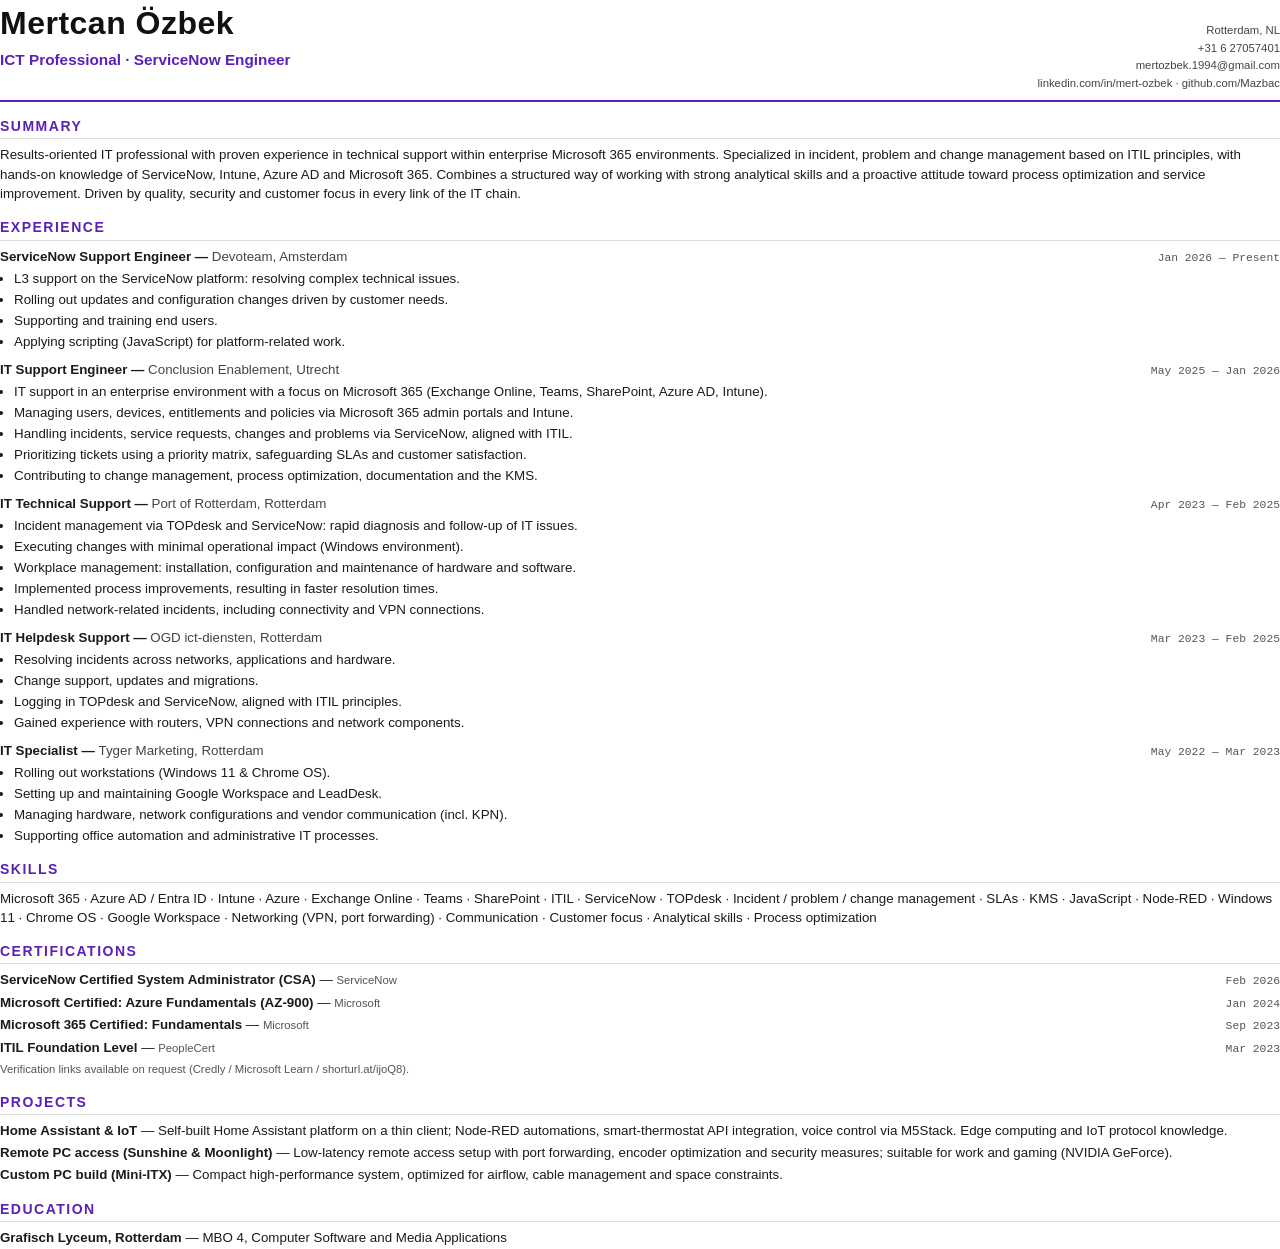
==== cv/cv-en.html @ 1bf4eb46 "Portfolio site: bilingual terminal-themed portfolio (static HTML/CSS/JS)" ====
<!DOCTYPE html>
<html lang="en">
<head>
  <meta charset="UTF-8">
  <title>Mertcan Özbek — CV (English)</title>
  <style>
    @page { size: A4; margin: 13mm 14mm; }
    * { box-sizing: border-box; }
    body {
      font-family: 'Segoe UI', Arial, Helvetica, sans-serif;
      color: #1a1a1f;
      margin: 0;
      font-size: 10pt;
      line-height: 1.45;
    }
    .head {
      display: flex;
      justify-content: space-between;
      align-items: baseline;
      border-bottom: 2.5px solid #5b21b6;
      padding-bottom: 8px;
    }
    h1 { font-size: 24pt; margin: 0; letter-spacing: 0.5px; color: #111; }
    .role { font-size: 11.5pt; color: #5b21b6; font-weight: 600; margin-top: 3px; }
    .contact { font-size: 8.5pt; color: #444; text-align: right; line-height: 1.55; }
    h2 {
      font-size: 10.5pt;
      text-transform: uppercase;
      letter-spacing: 1.5px;
      color: #5b21b6;
      margin: 14px 0 6px;
      border-bottom: 1px solid #ddd;
      padding-bottom: 2px;
    }
    p { margin: 4px 0; }
    .job { margin-bottom: 9px; }
    .job-head { display: flex; justify-content: space-between; align-items: baseline; gap: 12px; }
    .job-title { font-weight: 700; font-size: 10pt; }
    .job-co { color: #444; font-weight: 400; }
    .job-date { font-size: 8.5pt; color: #555; font-family: Consolas, monospace; white-space: nowrap; }
    ul { margin: 3px 0 0; padding-left: 14px; }
    li { margin: 1.5px 0; }
    .line { margin: 3px 0; }
    .cert-row { display: flex; justify-content: space-between; align-items: baseline; margin: 3px 0; }
    .small { font-size: 8.5pt; color: #555; }
    a { color: #5b21b6; text-decoration: none; }
  </style>
</head>
<body>

  <div class="head">
    <div>
      <h1>Mertcan Özbek</h1>
      <div class="role">ICT Professional · ServiceNow Engineer</div>
    </div>
    <div class="contact">
      Rotterdam, NL<br>
      +31 6 27057401<br>
      mertozbek.1994@gmail.com<br>
      linkedin.com/in/mert-ozbek · github.com/Mazbac
    </div>
  </div>

  <h2>Summary</h2>
  <p>
    Results-oriented IT professional with proven experience in technical support within enterprise
    Microsoft 365 environments. Specialized in incident, problem and change management based on ITIL
    principles, with hands-on knowledge of ServiceNow, Intune, Azure AD and Microsoft 365. Combines a
    structured way of working with strong analytical skills and a proactive attitude toward process
    optimization and service improvement. Driven by quality, security and customer focus in every link
    of the IT chain.
  </p>

  <h2>Experience</h2>

  <div class="job">
    <div class="job-head">
      <span class="job-title">ServiceNow Support Engineer — <span class="job-co">Devoteam, Amsterdam</span></span>
      <span class="job-date">Jan 2026 — Present</span>
    </div>
    <ul>
      <li>L3 support on the ServiceNow platform: resolving complex technical issues.</li>
      <li>Rolling out updates and configuration changes driven by customer needs.</li>
      <li>Supporting and training end users.</li>
      <li>Applying scripting (JavaScript) for platform-related work.</li>
    </ul>
  </div>

  <div class="job">
    <div class="job-head">
      <span class="job-title">IT Support Engineer — <span class="job-co">Conclusion Enablement, Utrecht</span></span>
      <span class="job-date">May 2025 — Jan 2026</span>
    </div>
    <ul>
      <li>IT support in an enterprise environment with a focus on Microsoft 365 (Exchange Online, Teams, SharePoint, Azure AD, Intune).</li>
      <li>Managing users, devices, entitlements and policies via Microsoft 365 admin portals and Intune.</li>
      <li>Handling incidents, service requests, changes and problems via ServiceNow, aligned with ITIL.</li>
      <li>Prioritizing tickets using a priority matrix, safeguarding SLAs and customer satisfaction.</li>
      <li>Contributing to change management, process optimization, documentation and the KMS.</li>
    </ul>
  </div>

  <div class="job">
    <div class="job-head">
      <span class="job-title">IT Technical Support — <span class="job-co">Port of Rotterdam, Rotterdam</span></span>
      <span class="job-date">Apr 2023 — Feb 2025</span>
    </div>
    <ul>
      <li>Incident management via TOPdesk and ServiceNow: rapid diagnosis and follow-up of IT issues.</li>
      <li>Executing changes with minimal operational impact (Windows environment).</li>
      <li>Workplace management: installation, configuration and maintenance of hardware and software.</li>
      <li>Implemented process improvements, resulting in faster resolution times.</li>
      <li>Handled network-related incidents, including connectivity and VPN connections.</li>
    </ul>
  </div>

  <div class="job">
    <div class="job-head">
      <span class="job-title">IT Helpdesk Support — <span class="job-co">OGD ict-diensten, Rotterdam</span></span>
      <span class="job-date">Mar 2023 — Feb 2025</span>
    </div>
    <ul>
      <li>Resolving incidents across networks, applications and hardware.</li>
      <li>Change support, updates and migrations.</li>
      <li>Logging in TOPdesk and ServiceNow, aligned with ITIL principles.</li>
      <li>Gained experience with routers, VPN connections and network components.</li>
    </ul>
  </div>

  <div class="job">
    <div class="job-head">
      <span class="job-title">IT Specialist — <span class="job-co">Tyger Marketing, Rotterdam</span></span>
      <span class="job-date">May 2022 — Mar 2023</span>
    </div>
    <ul>
      <li>Rolling out workstations (Windows 11 &amp; Chrome OS).</li>
      <li>Setting up and maintaining Google Workspace and LeadDesk.</li>
      <li>Managing hardware, network configurations and vendor communication (incl. KPN).</li>
      <li>Supporting office automation and administrative IT processes.</li>
    </ul>
  </div>

  <h2>Skills</h2>
  <p>
    Microsoft 365 · Azure AD / Entra ID · Intune · Azure · Exchange Online · Teams · SharePoint ·
    ITIL · ServiceNow · TOPdesk · Incident / problem / change management · SLAs · KMS ·
    JavaScript · Node-RED · Windows 11 · Chrome OS · Google Workspace · Networking (VPN, port forwarding) ·
    Communication · Customer focus · Analytical skills · Process optimization
  </p>

  <h2>Certifications</h2>
  <div class="cert-row"><span><b>ServiceNow Certified System Administrator (CSA)</b> — <span class="small">ServiceNow</span></span><span class="job-date">Feb 2026</span></div>
  <div class="cert-row"><span><b>Microsoft Certified: Azure Fundamentals (AZ-900)</b> — <span class="small">Microsoft</span></span><span class="job-date">Jan 2024</span></div>
  <div class="cert-row"><span><b>Microsoft 365 Certified: Fundamentals</b> — <span class="small">Microsoft</span></span><span class="job-date">Sep 2023</span></div>
  <div class="cert-row"><span><b>ITIL Foundation Level</b> — <span class="small">PeopleCert</span></span><span class="job-date">Mar 2023</span></div>
  <p class="small">Verification links available on request (Credly / Microsoft Learn / shorturl.at/ijoQ8).</p>

  <h2>Projects</h2>
  <div class="line"><b>Home Assistant &amp; IoT</b> — Self-built Home Assistant platform on a thin client; Node-RED automations, smart-thermostat API integration, voice control via M5Stack. Edge computing and IoT protocol knowledge.</div>
  <div class="line"><b>Remote PC access (Sunshine &amp; Moonlight)</b> — Low-latency remote access setup with port forwarding, encoder optimization and security measures; suitable for work and gaming (NVIDIA GeForce).</div>
  <div class="line"><b>Custom PC build (Mini-ITX)</b> — Compact high-performance system, optimized for airflow, cable management and space constraints.</div>

  <h2>Education</h2>
  <div class="line"><b>Grafisch Lyceum, Rotterdam</b> — MBO 4, Computer Software and Media Applications</div>

</body>
</html>
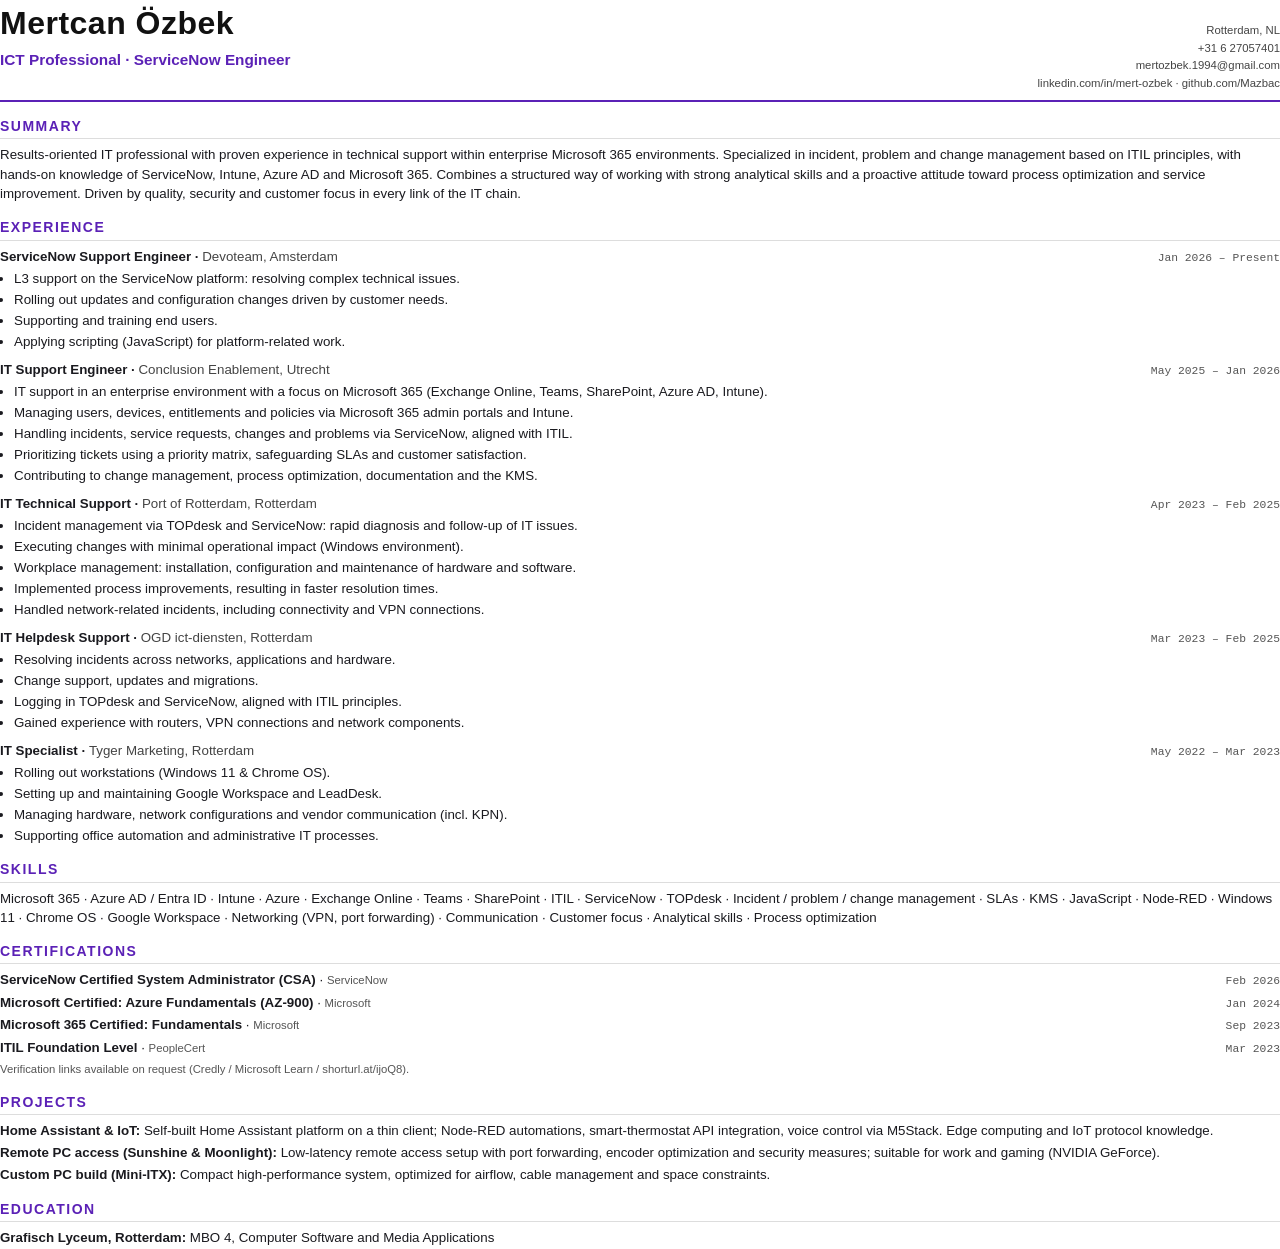
==== commit e4a67e53: "Remove em dashes from portfolio and CVs" ====
--- a/cv/cv-en.html
+++ b/cv/cv-en.html
@@ -2,7 +2,7 @@
 <html lang="en">
 <head>
   <meta charset="UTF-8">
-  <title>Mertcan Özbek — CV (English)</title>
+  <title>Mertcan Özbek | CV (English)</title>
   <style>
     @page { size: A4; margin: 13mm 14mm; }
     * { box-sizing: border-box; }
@@ -75,8 +75,8 @@
 
   <div class="job">
     <div class="job-head">
-      <span class="job-title">ServiceNow Support Engineer — <span class="job-co">Devoteam, Amsterdam</span></span>
-      <span class="job-date">Jan 2026 — Present</span>
+      <span class="job-title">ServiceNow Support Engineer · <span class="job-co">Devoteam, Amsterdam</span></span>
+      <span class="job-date">Jan 2026 – Present</span>
     </div>
     <ul>
       <li>L3 support on the ServiceNow platform: resolving complex technical issues.</li>
@@ -88,8 +88,8 @@
 
   <div class="job">
     <div class="job-head">
-      <span class="job-title">IT Support Engineer — <span class="job-co">Conclusion Enablement, Utrecht</span></span>
-      <span class="job-date">May 2025 — Jan 2026</span>
+      <span class="job-title">IT Support Engineer · <span class="job-co">Conclusion Enablement, Utrecht</span></span>
+      <span class="job-date">May 2025 – Jan 2026</span>
     </div>
     <ul>
       <li>IT support in an enterprise environment with a focus on Microsoft 365 (Exchange Online, Teams, SharePoint, Azure AD, Intune).</li>
@@ -102,8 +102,8 @@
 
   <div class="job">
     <div class="job-head">
-      <span class="job-title">IT Technical Support — <span class="job-co">Port of Rotterdam, Rotterdam</span></span>
-      <span class="job-date">Apr 2023 — Feb 2025</span>
+      <span class="job-title">IT Technical Support · <span class="job-co">Port of Rotterdam, Rotterdam</span></span>
+      <span class="job-date">Apr 2023 – Feb 2025</span>
     </div>
     <ul>
       <li>Incident management via TOPdesk and ServiceNow: rapid diagnosis and follow-up of IT issues.</li>
@@ -116,8 +116,8 @@
 
   <div class="job">
     <div class="job-head">
-      <span class="job-title">IT Helpdesk Support — <span class="job-co">OGD ict-diensten, Rotterdam</span></span>
-      <span class="job-date">Mar 2023 — Feb 2025</span>
+      <span class="job-title">IT Helpdesk Support · <span class="job-co">OGD ict-diensten, Rotterdam</span></span>
+      <span class="job-date">Mar 2023 – Feb 2025</span>
     </div>
     <ul>
       <li>Resolving incidents across networks, applications and hardware.</li>
@@ -129,8 +129,8 @@
 
   <div class="job">
     <div class="job-head">
-      <span class="job-title">IT Specialist — <span class="job-co">Tyger Marketing, Rotterdam</span></span>
-      <span class="job-date">May 2022 — Mar 2023</span>
+      <span class="job-title">IT Specialist · <span class="job-co">Tyger Marketing, Rotterdam</span></span>
+      <span class="job-date">May 2022 – Mar 2023</span>
     </div>
     <ul>
       <li>Rolling out workstations (Windows 11 &amp; Chrome OS).</li>
@@ -149,19 +149,19 @@
   </p>
 
   <h2>Certifications</h2>
-  <div class="cert-row"><span><b>ServiceNow Certified System Administrator (CSA)</b> — <span class="small">ServiceNow</span></span><span class="job-date">Feb 2026</span></div>
-  <div class="cert-row"><span><b>Microsoft Certified: Azure Fundamentals (AZ-900)</b> — <span class="small">Microsoft</span></span><span class="job-date">Jan 2024</span></div>
-  <div class="cert-row"><span><b>Microsoft 365 Certified: Fundamentals</b> — <span class="small">Microsoft</span></span><span class="job-date">Sep 2023</span></div>
-  <div class="cert-row"><span><b>ITIL Foundation Level</b> — <span class="small">PeopleCert</span></span><span class="job-date">Mar 2023</span></div>
+  <div class="cert-row"><span><b>ServiceNow Certified System Administrator (CSA)</b> · <span class="small">ServiceNow</span></span><span class="job-date">Feb 2026</span></div>
+  <div class="cert-row"><span><b>Microsoft Certified: Azure Fundamentals (AZ-900)</b> · <span class="small">Microsoft</span></span><span class="job-date">Jan 2024</span></div>
+  <div class="cert-row"><span><b>Microsoft 365 Certified: Fundamentals</b> · <span class="small">Microsoft</span></span><span class="job-date">Sep 2023</span></div>
+  <div class="cert-row"><span><b>ITIL Foundation Level</b> · <span class="small">PeopleCert</span></span><span class="job-date">Mar 2023</span></div>
   <p class="small">Verification links available on request (Credly / Microsoft Learn / shorturl.at/ijoQ8).</p>
 
   <h2>Projects</h2>
-  <div class="line"><b>Home Assistant &amp; IoT</b> — Self-built Home Assistant platform on a thin client; Node-RED automations, smart-thermostat API integration, voice control via M5Stack. Edge computing and IoT protocol knowledge.</div>
-  <div class="line"><b>Remote PC access (Sunshine &amp; Moonlight)</b> — Low-latency remote access setup with port forwarding, encoder optimization and security measures; suitable for work and gaming (NVIDIA GeForce).</div>
-  <div class="line"><b>Custom PC build (Mini-ITX)</b> — Compact high-performance system, optimized for airflow, cable management and space constraints.</div>
+  <div class="line"><b>Home Assistant &amp; IoT:</b> Self-built Home Assistant platform on a thin client; Node-RED automations, smart-thermostat API integration, voice control via M5Stack. Edge computing and IoT protocol knowledge.</div>
+  <div class="line"><b>Remote PC access (Sunshine &amp; Moonlight):</b> Low-latency remote access setup with port forwarding, encoder optimization and security measures; suitable for work and gaming (NVIDIA GeForce).</div>
+  <div class="line"><b>Custom PC build (Mini-ITX):</b> Compact high-performance system, optimized for airflow, cable management and space constraints.</div>
 
   <h2>Education</h2>
-  <div class="line"><b>Grafisch Lyceum, Rotterdam</b> — MBO 4, Computer Software and Media Applications</div>
+  <div class="line"><b>Grafisch Lyceum, Rotterdam:</b> MBO 4, Computer Software and Media Applications</div>
 
 </body>
 </html>
